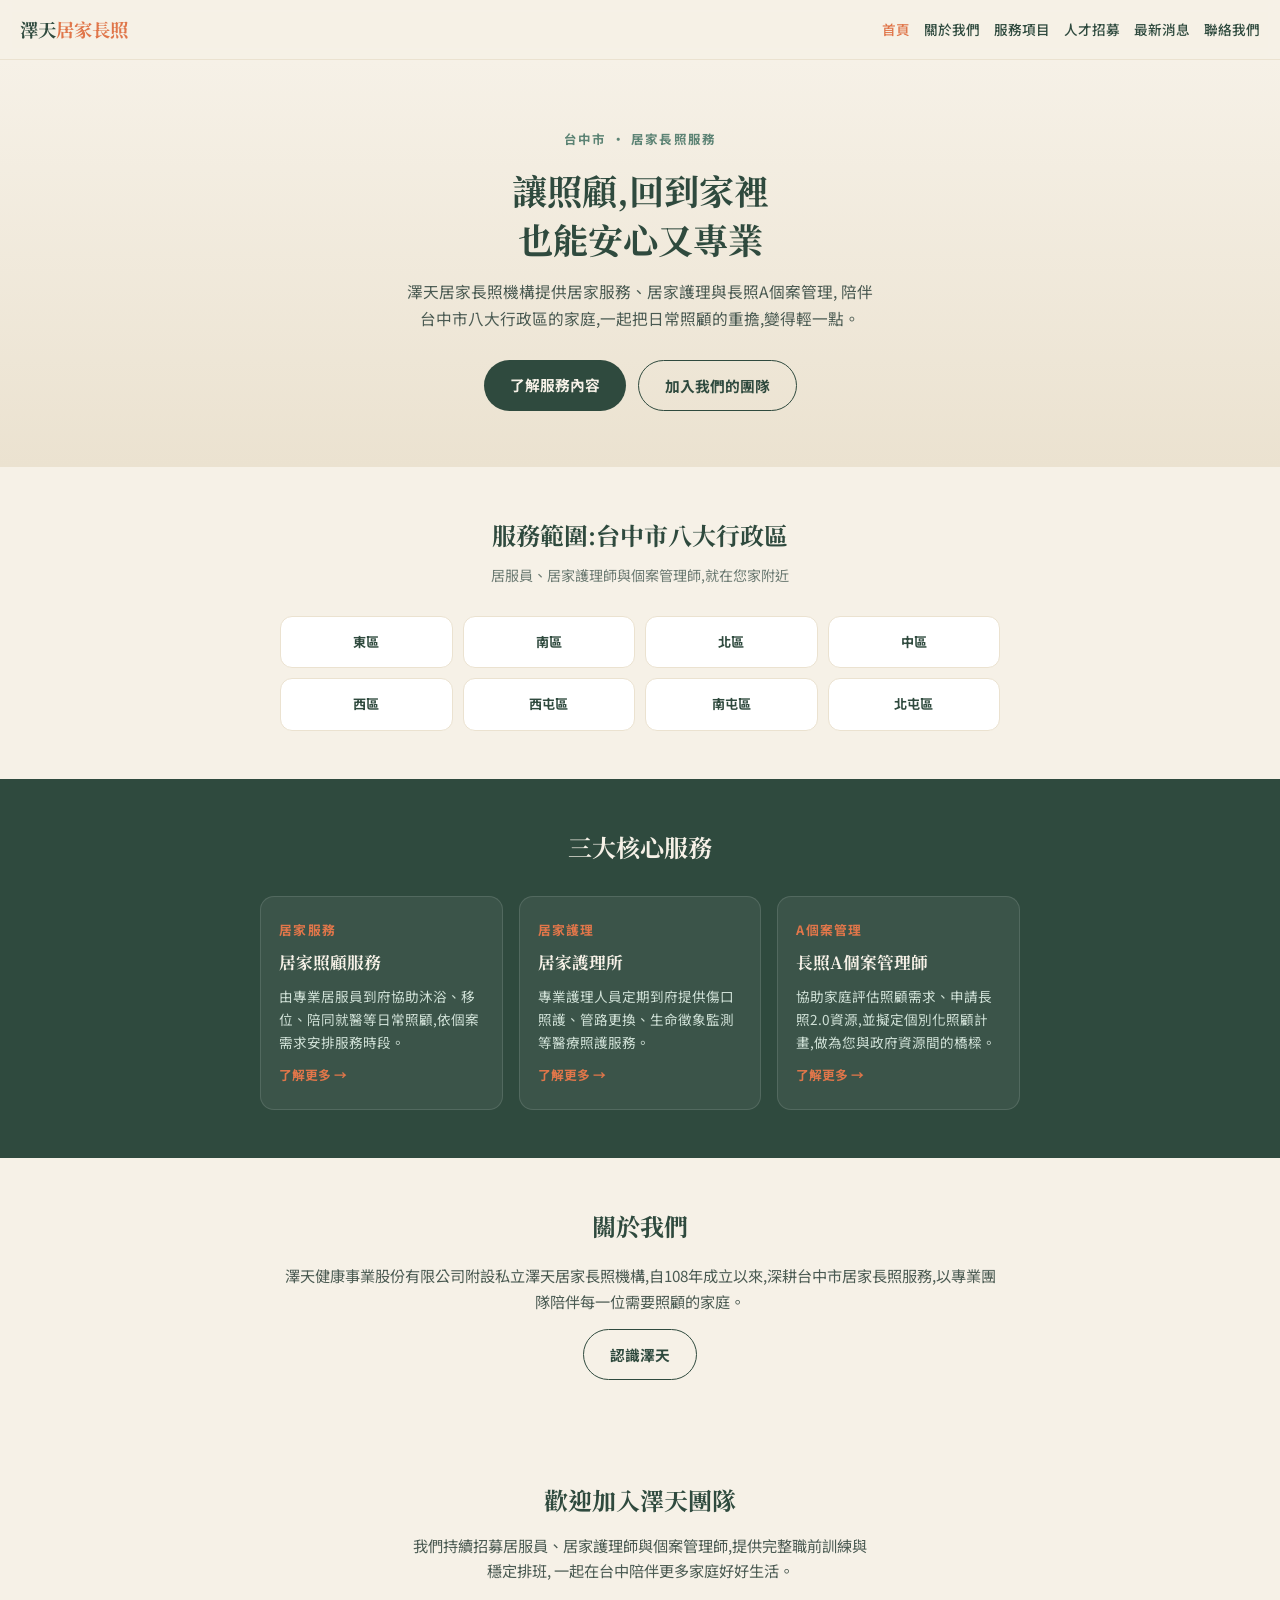
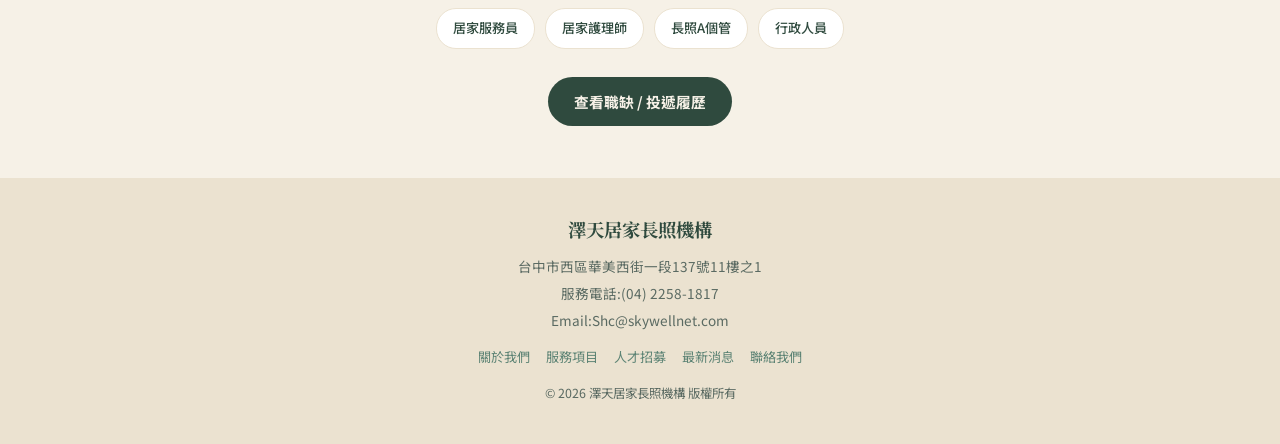
==== index.html @ c2ad9050 "Add files via upload" ====
<!DOCTYPE html>
<html lang="zh-Hant">
<head>
<meta charset="UTF-8">
<meta name="viewport" content="width=device-width, initial-scale=1.0">
<title>澤天居家長照機構</title>
<link rel="stylesheet" href="styles.css">
</head>
<body>

<nav>
  <a href="index.html" class="logo">澤天<span>居家長照</span></a>
  <button class="nav-toggle" id="navToggle" aria-label="開啟選單" aria-expanded="false">
    <span></span><span></span><span></span>
  </button>
  <div class="nav-links" id="navLinks">
    <a href="index.html" class="nav-link active">首頁</a>
    <a href="about.html" class="nav-link">關於我們</a>
    <a href="services.html" class="nav-link">服務項目</a>
    <a href="recruit.html" class="nav-link">人才招募</a>
    <a href="news.html" class="nav-link">最新消息</a>
    <a href="contact.html" class="nav-link">聯絡我們</a>
  </div>
</nav>

<section class="hero">
  <span class="eyebrow">台中市 · 居家長照服務</span>
  <h1>讓照顧,回到家裡<br>也能安心又專業</h1>
  <p>澤天居家長照機構提供居家服務、居家護理與長照A個案管理,
  陪伴台中市八大行政區的家庭,一起把日常照顧的重擔,變得輕一點。</p>
  <div class="btn-row">
    <a href="services.html" class="btn btn-primary">了解服務內容</a>
    <a href="recruit.html" class="btn btn-secondary">加入我們的團隊</a>
  </div>
</section>

<section class="districts">
  <h2>服務範圍:台中市八大行政區</h2>
  <p class="sub">居服員、居家護理師與個案管理師,就在您家附近</p>
  <div class="district-grid">
    <div>東區</div><div>南區</div><div>北區</div><div>中區</div>
    <div>西區</div><div>西屯區</div><div>南屯區</div><div>北屯區</div>
  </div>
</section>

<section class="services" id="services">
  <h2>三大核心服務</h2>
  <div class="service-cards">
    <a href="service-homecare.html" class="service-card">
      <div class="num">居家服務</div>
      <h3>居家照顧服務</h3>
      <p>由專業居服員到府協助沐浴、移位、陪同就醫等日常照顧,依個案需求安排服務時段。</p>
      <span class="more">了解更多 →</span>
    </a>
    <a href="service-nursing.html" class="service-card">
      <div class="num">居家護理</div>
      <h3>居家護理所</h3>
      <p>專業護理人員定期到府提供傷口照護、管路更換、生命徵象監測等醫療照護服務。</p>
      <span class="more">了解更多 →</span>
    </a>
    <a href="service-case.html" class="service-card">
      <div class="num">A個案管理</div>
      <h3>長照A個案管理師</h3>
      <p>協助家庭評估照顧需求、申請長照2.0資源,並擬定個別化照顧計畫,做為您與政府資源間的橋樑。</p>
      <span class="more">了解更多 →</span>
    </a>
  </div>
</section>

<section class="content" style="text-align:center;">
  <h2>關於我們</h2>
  <p>澤天健康事業股份有限公司附設私立澤天居家長照機構,自108年成立以來,深耕台中市居家長照服務,以專業團隊陪伴每一位需要照顧的家庭。</p>
  <a href="about.html" class="btn btn-secondary">認識澤天</a>
</section>

<section class="recruit" id="recruit">
  <h2>歡迎加入澤天團隊</h2>
  <p>我們持續招募居服員、居家護理師與個案管理師,提供完整職前訓練與穩定排班,
  一起在台中陪伴更多家庭好好生活。</p>
  <div class="recruit-tags">
    <span>居家服務員</span>
    <span>居家護理師</span>
    <span>長照A個管</span>
    <span>行政人員</span>
  </div>
  <a href="recruit.html" class="btn btn-primary">查看職缺 / 投遞履歷</a>
</section>

<footer id="contact">
  <div class="logo">澤天居家長照機構</div>
  <div class="info">台中市西區華美西街一段137號11樓之1</div>
  <div class="info">服務電話:(04) 2258-1817</div>
  <div class="info">Email:Shc@skywellnet.com</div>
  <div class="footer-links">
    <a href="about.html">關於我們</a>
    <a href="services.html">服務項目</a>
    <a href="recruit.html">人才招募</a>
    <a href="news.html">最新消息</a>
    <a href="contact.html">聯絡我們</a>
  </div>
  <div class="info" style="margin-top:8px; font-size:0.78rem;">© 2026 澤天居家長照機構 版權所有</div>
</footer>

<script src="main.js"></script>
</body>
</html>
---- styles.css ----
@import url('https://fonts.googleapis.com/css2?family=Noto+Serif+TC:wght@500;700&family=Noto+Sans+TC:wght@400;500;700&display=swap');

:root{
  --green-deep:#2F4A3E;
  --green-mid:#5C8374;
  --sand:#F6F1E7;
  --sand-dark:#EBE2D0;
  --coral:#E0764A;
  --ink:#22302A;
}
*{margin:0;padding:0;box-sizing:border-box;}
html{scroll-behavior:smooth;}
body{
  font-family:'Noto Sans TC',sans-serif;
  background:var(--sand);
  color:var(--ink);
  line-height:1.7;
}
h1,h2,h3{font-family:'Noto Serif TC',serif;}
img{max-width:100%; display:block;}

/* Nav */
nav{
  position:sticky; top:0; z-index:50;
  background:rgba(246,241,231,0.92);
  backdrop-filter:blur(6px);
  border-bottom:1px solid var(--sand-dark);
  display:flex; align-items:center; justify-content:space-between;
  padding:14px 20px;
}
.logo{font-family:'Noto Serif TC',serif; font-weight:700; font-size:1.15rem; color:var(--green-deep); text-decoration:none;}
.logo span{color:var(--coral);}
.nav-links{display:flex; align-items:center;}
nav a.nav-link{
  color:var(--green-deep); text-decoration:none; font-size:0.85rem; font-weight:500;
  margin-left:14px;
}
nav a.nav-link.active{color:var(--coral);}
.nav-toggle{
  display:none; flex-direction:column; gap:5px; background:none; border:none;
  cursor:pointer; padding:6px;
}
.nav-toggle span{display:block; width:22px; height:2px; background:var(--green-deep);}
@media(max-width:640px){
  .nav-toggle{display:flex;}
  .nav-links{
    display:none; position:absolute; top:100%; left:0; right:0;
    background:var(--sand); flex-direction:column; align-items:flex-start;
    padding:14px 20px 18px; border-bottom:1px solid var(--sand-dark);
    box-shadow:0 6px 12px rgba(0,0,0,0.05);
  }
  .nav-links.open{display:flex;}
  .nav-links a{
    margin:0; padding:10px 0; width:100%; border-bottom:1px solid var(--sand-dark);
    font-size:0.95rem;
  }
  .nav-links a:last-child{border-bottom:none;}
}

/* Hero (homepage) */
.hero{
  padding:64px 20px 56px; text-align:center;
  background:linear-gradient(180deg, var(--sand) 0%, var(--sand-dark) 100%);
}
.hero .eyebrow{
  display:inline-block; font-size:0.78rem; letter-spacing:0.18em;
  color:var(--green-mid); font-weight:700; margin-bottom:14px; text-transform:uppercase;
}
.hero h1{font-size:2.2rem; color:var(--green-deep); line-height:1.4; margin-bottom:16px;}
.hero p{max-width:480px; margin:0 auto 28px; color:#4a5a52; font-size:0.98rem;}

/* Page header (subpages) */
.page-header{
  padding:48px 20px 36px; text-align:center;
  background:linear-gradient(180deg, var(--sand) 0%, var(--sand-dark) 100%);
}
.page-header .eyebrow{
  display:inline-block; font-size:0.78rem; letter-spacing:0.18em;
  color:var(--green-mid); font-weight:700; margin-bottom:10px; text-transform:uppercase;
}
.page-header h1{font-size:1.9rem; color:var(--green-deep);}
.page-header p{max-width:480px; margin:10px auto 0; color:#4a5a52; font-size:0.95rem;}

/* Buttons */
.btn-row{display:flex; gap:12px; justify-content:center; flex-wrap:wrap;}
.btn{
  display:inline-block; padding:12px 26px; border-radius:30px;
  font-size:0.92rem; font-weight:700; text-decoration:none;
  transition:transform 0.15s ease, box-shadow 0.15s ease;
}
.btn-primary{background:var(--green-deep); color:var(--sand);}
.btn-secondary{background:transparent; color:var(--green-deep); border:1.5px solid var(--green-deep);}
.btn:hover{transform:translateY(-2px); box-shadow:0 6px 14px rgba(47,74,62,0.18);}

/* Generic content section */
.content{padding:48px 20px; max-width:760px; margin:0 auto;}
.content h2{color:var(--green-deep); font-size:1.5rem; margin-bottom:16px;}
.content p{color:#4a5a52; font-size:0.95rem; margin-bottom:14px;}

/* Districts */
.districts{padding:48px 20px; max-width:760px; margin:0 auto;}
.districts h2{text-align:center; color:var(--green-deep); font-size:1.5rem; margin-bottom:8px;}
.districts .sub{text-align:center; color:#6b7a72; font-size:0.88rem; margin-bottom:28px;}
.district-grid{display:grid; grid-template-columns:repeat(2,1fr); gap:10px;}
@media(min-width:480px){.district-grid{grid-template-columns:repeat(4,1fr);}}
.district-grid div{
  background:white; border:1px solid var(--sand-dark); border-radius:12px;
  padding:14px 6px; text-align:center; font-size:0.82rem; font-weight:700;
  color:var(--green-deep); position:relative; overflow:hidden;
}
.district-grid div::before{
  content:''; position:absolute; top:0; left:0; right:0; height:3px;
  background:var(--coral); opacity:0; transition:opacity 0.2s;
}
.district-grid div:hover::before{opacity:1;}

/* Services (dark band) */
.services{background:var(--green-deep); color:var(--sand); padding:48px 20px;}
.services h2{text-align:center; font-size:1.5rem; margin-bottom:28px;}
.service-cards{display:grid; gap:16px; max-width:760px; margin:0 auto; grid-template-columns:1fr;}
@media(min-width:640px){.service-cards{grid-template-columns:repeat(3,1fr);}}
.service-card{
  background:rgba(255,255,255,0.06); border:1px solid rgba(255,255,255,0.12);
  border-radius:14px; padding:22px 18px; text-decoration:none; color:inherit;
  display:block; transition:transform 0.15s ease, background 0.15s ease;
}
.service-card:hover{background:rgba(255,255,255,0.1); transform:translateY(-3px);}
.service-card .num{color:var(--coral); font-weight:700; font-size:0.8rem; letter-spacing:0.1em;}
.service-card h3{font-size:1.05rem; margin:8px 0 8px;}
.service-card p{font-size:0.85rem; color:#cfe0d6; margin-bottom:0;}
.service-card .more{display:inline-block; margin-top:10px; font-size:0.8rem; color:var(--coral); font-weight:700;}

/* Recruit */
.recruit{padding:52px 20px; max-width:760px; margin:0 auto; text-align:center;}
.recruit h2{color:var(--green-deep); font-size:1.5rem; margin-bottom:12px;}
.recruit p{color:#4a5a52; font-size:0.95rem; max-width:460px; margin:0 auto 24px;}
.recruit-tags{display:flex; flex-wrap:wrap; gap:10px; justify-content:center; margin-bottom:28px;}
.recruit-tags span{
  background:white; border:1px solid var(--sand-dark); color:var(--green-deep);
  font-size:0.82rem; font-weight:500; padding:8px 16px; border-radius:20px;
}

/* Photo placeholder */
.photo-placeholder{
  background:var(--sand-dark); border:1px dashed var(--green-mid); border-radius:14px;
  display:flex; align-items:center; justify-content:center;
  color:var(--green-mid); font-size:0.85rem; font-weight:500;
  min-height:200px; margin-bottom:24px;
}
.photo-grid{display:grid; gap:14px; grid-template-columns:repeat(2,1fr); margin-bottom:24px;}
.photo-grid .photo-placeholder{min-height:120px; margin-bottom:0;}

/* Job list */
.job-list{display:flex; flex-direction:column; gap:14px; margin-top:20px;}
.job-card{
  background:white; border:1px solid var(--sand-dark); border-radius:12px;
  padding:18px 20px; text-align:left;
}
.job-card h3{color:var(--green-deep); font-size:1.05rem; margin-bottom:6px;}
.job-card p{font-size:0.88rem; color:#5a6a62; margin-bottom:0;}

/* News list */
.notice-list{display:flex; flex-direction:column; gap:16px; margin-top:20px;}
.notice{
  background:white; border:1px solid var(--sand-dark); border-radius:12px;
  padding:18px 20px; text-align:left;
}
.notice .date{
  display:inline-block; font-size:0.78rem; font-weight:700; color:var(--coral);
  margin-bottom:6px; letter-spacing:0.05em;
}
.notice p{margin-bottom:0; color:var(--ink); font-size:0.92rem;}
.notice h3{font-size:1rem; color:var(--green-deep); margin-bottom:4px;}

/* Contact info box */
.contact-box{
  background:white; border:1px solid var(--sand-dark); border-radius:14px;
  padding:24px 22px; margin-top:10px;
}
.contact-box .row{display:flex; gap:10px; margin-bottom:12px; font-size:0.92rem; color:var(--ink);}
.contact-box .row:last-child{margin-bottom:0;}
.contact-box .label{color:var(--green-mid); font-weight:700; min-width:64px;}

/* Footer */
footer{background:var(--sand-dark); padding:36px 20px; text-align:center; color:#5a6a62; font-size:0.85rem;}
footer .logo{margin-bottom:10px; color:var(--green-deep); display:inline-block;}
footer .info{margin-bottom:4px;}
footer .footer-links{margin:14px 0; display:flex; gap:16px; justify-content:center; flex-wrap:wrap;}
footer .footer-links a{color:var(--green-mid); text-decoration:none; font-size:0.82rem;}
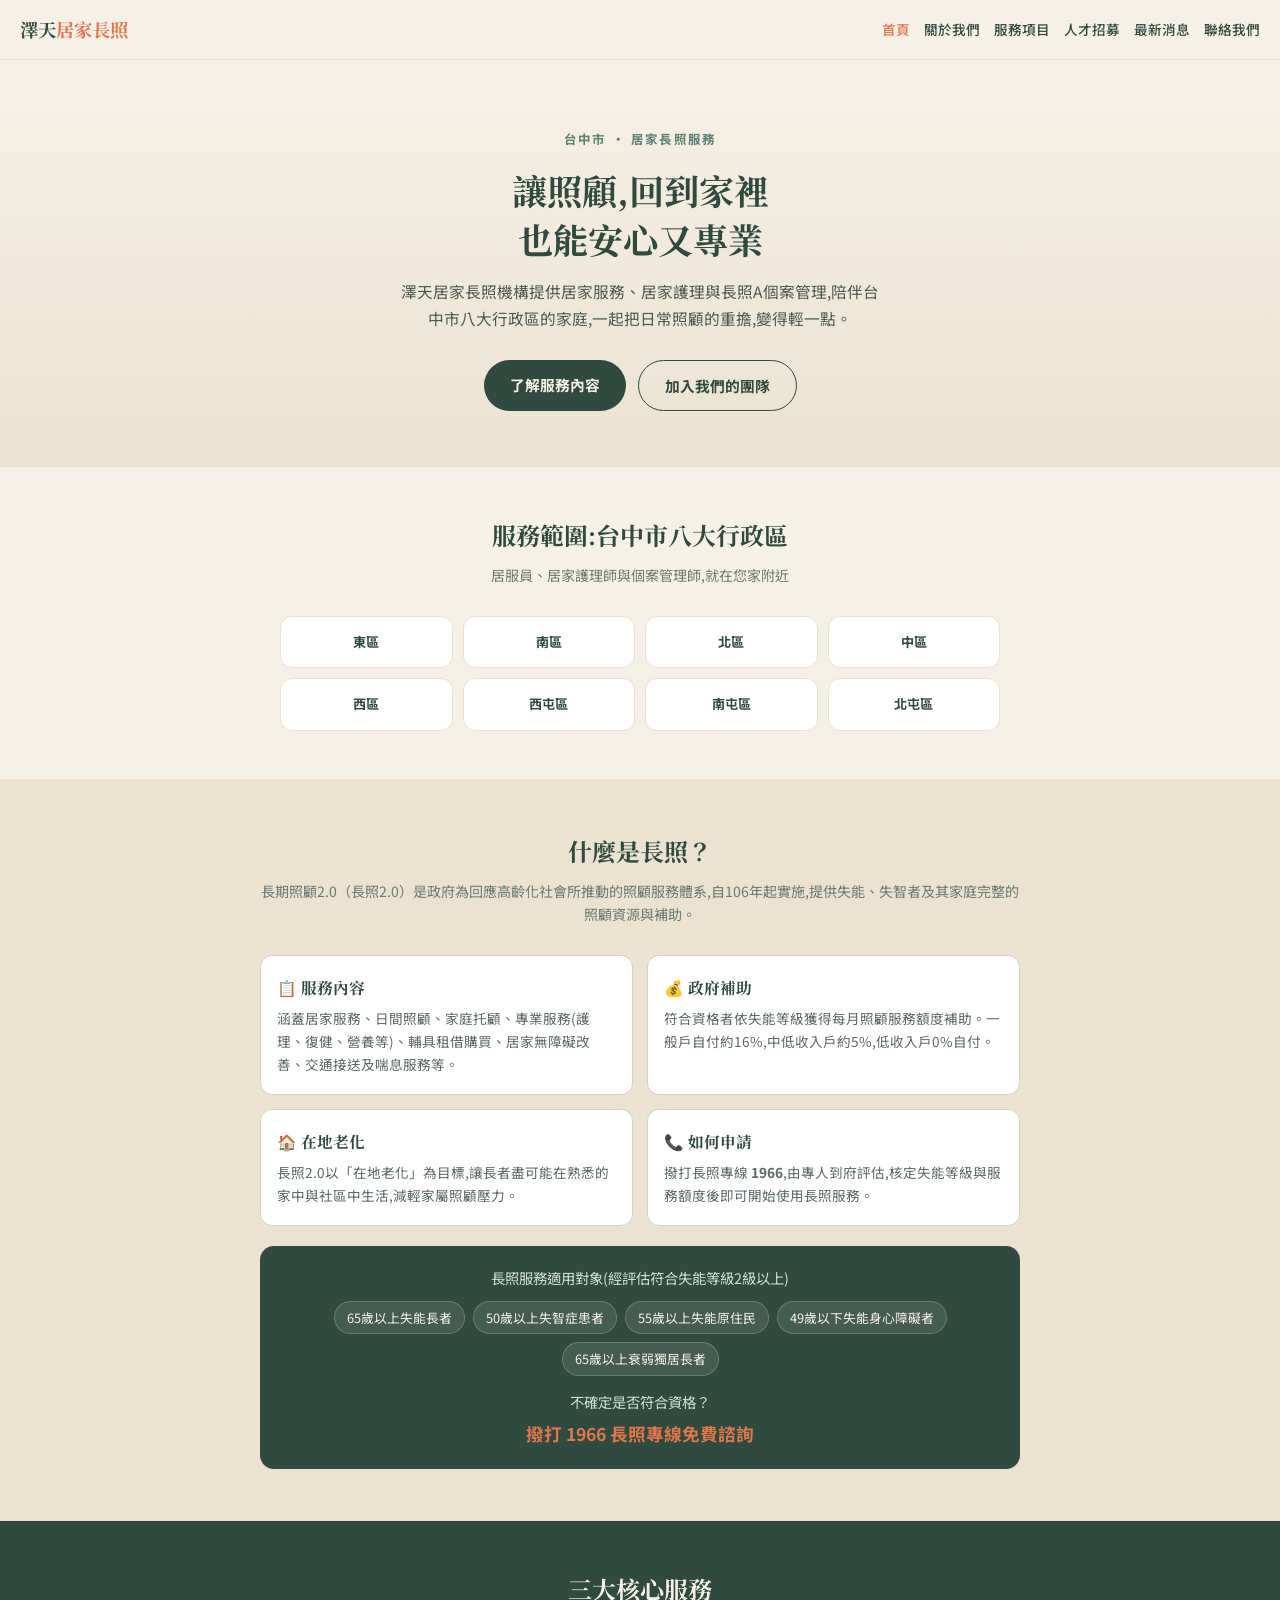
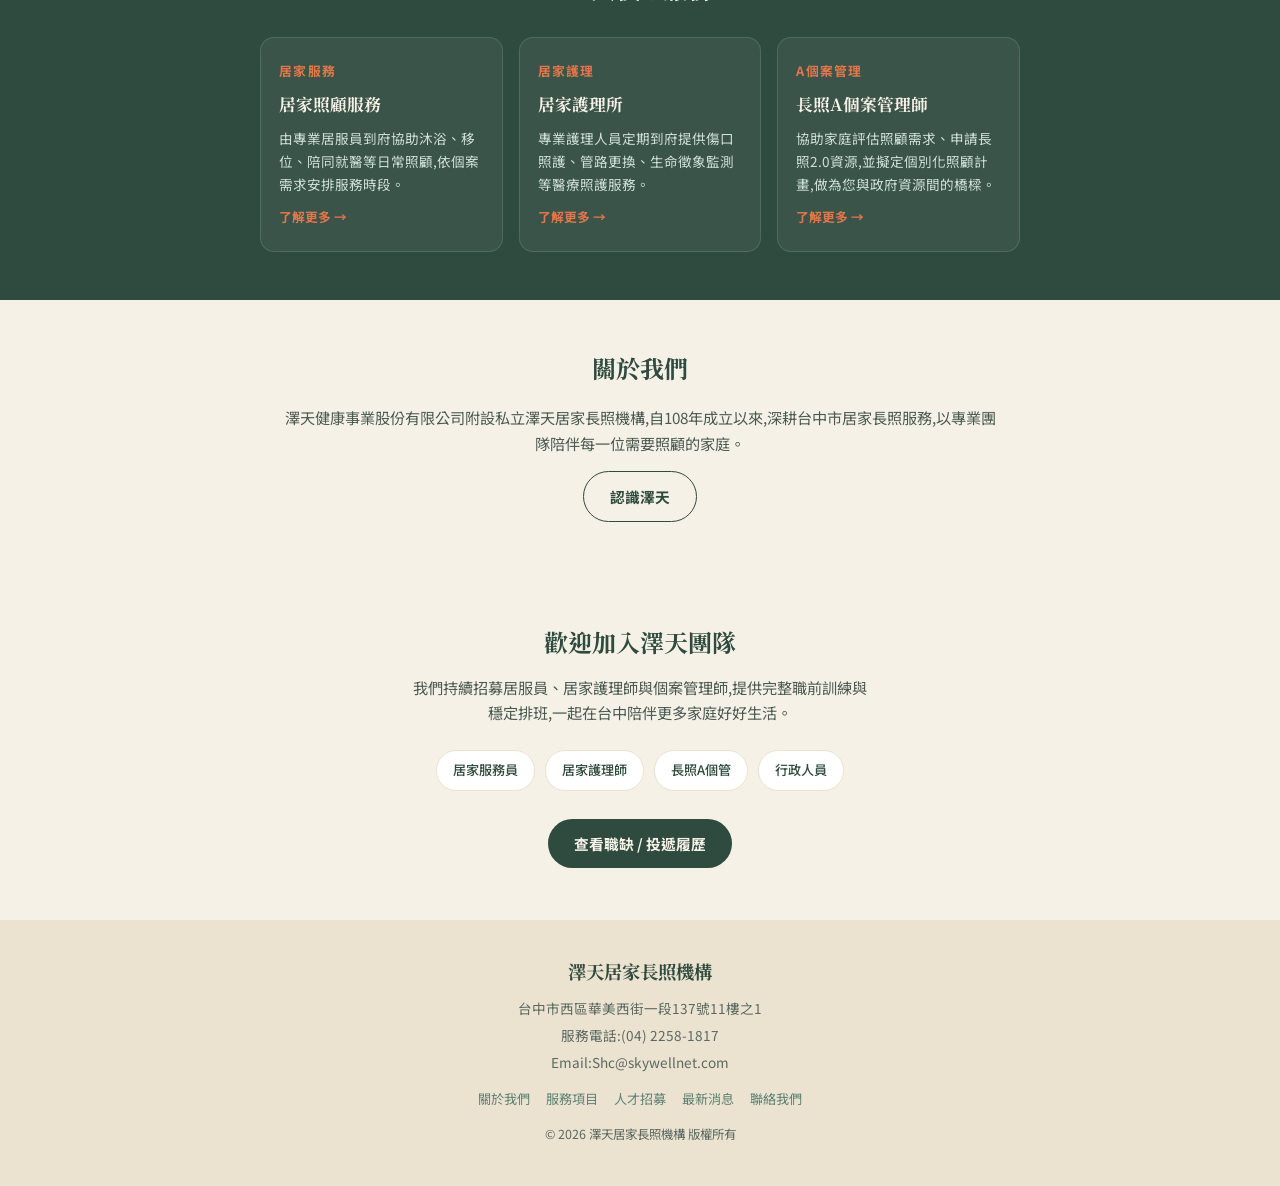
==== commit 514e51be: "Add files via upload" ====
--- a/index.html
+++ b/index.html
@@ -5,6 +5,22 @@
 <meta name="viewport" content="width=device-width, initial-scale=1.0">
 <title>澤天居家長照機構</title>
 <link rel="stylesheet" href="styles.css">
+<style>
+.ltc-section{padding:52px 20px; background:var(--sand-dark);}
+.ltc-inner{max-width:760px; margin:0 auto;}
+.ltc-section h2{color:var(--green-deep); font-size:1.5rem; margin-bottom:8px; text-align:center;}
+.ltc-section .sub{text-align:center; color:#6b7a72; font-size:0.88rem; margin-bottom:28px;}
+.ltc-cards{display:grid; gap:14px; grid-template-columns:1fr;}
+@media(min-width:640px){.ltc-cards{grid-template-columns:repeat(2,1fr);}}
+.ltc-card{background:white; border:1px solid #d8cfc0; border-radius:12px; padding:18px 16px;}
+.ltc-card h3{color:var(--green-deep); font-size:0.98rem; margin-bottom:6px;}
+.ltc-card p{font-size:0.85rem; color:#5a6a62; margin-bottom:0;}
+.ltc-apply{background:var(--green-deep); color:var(--sand); border-radius:14px; padding:20px 22px; margin-top:20px; text-align:center;}
+.ltc-apply p{color:#cfe0d6; font-size:0.9rem; margin-bottom:10px;}
+.ltc-apply strong{color:var(--coral); font-size:1.1rem;}
+.target-list{display:flex; flex-wrap:wrap; gap:8px; margin-top:10px; justify-content:center;}
+.target-list span{background:rgba(255,255,255,0.1); border:1px solid rgba(255,255,255,0.2); color:var(--sand); font-size:0.8rem; padding:5px 12px; border-radius:20px;}
+</style>
 </head>
 <body>
 
@@ -26,8 +42,7 @@
 <section class="hero">
   <span class="eyebrow">台中市 · 居家長照服務</span>
   <h1>讓照顧,回到家裡<br>也能安心又專業</h1>
-  <p>澤天居家長照機構提供居家服務、居家護理與長照A個案管理,
-  陪伴台中市八大行政區的家庭,一起把日常照顧的重擔,變得輕一點。</p>
+  <p>澤天居家長照機構提供居家服務、居家護理與長照A個案管理,陪伴台中市八大行政區的家庭,一起把日常照顧的重擔,變得輕一點。</p>
   <div class="btn-row">
     <a href="services.html" class="btn btn-primary">了解服務內容</a>
     <a href="recruit.html" class="btn btn-secondary">加入我們的團隊</a>
@@ -40,6 +55,46 @@
   <div class="district-grid">
     <div>東區</div><div>南區</div><div>北區</div><div>中區</div>
     <div>西區</div><div>西屯區</div><div>南屯區</div><div>北屯區</div>
+  </div>
+</section>
+
+<!-- 什麼是長照 -->
+<section class="ltc-section" id="ltc">
+  <div class="ltc-inner">
+    <h2>什麼是長照？</h2>
+    <p class="sub">長期照顧2.0（長照2.0）是政府為回應高齡化社會所推動的照顧服務體系,自106年起實施,提供失能、失智者及其家庭完整的照顧資源與補助。</p>
+
+    <div class="ltc-cards">
+      <div class="ltc-card">
+        <h3>📋 服務內容</h3>
+        <p>涵蓋居家服務、日間照顧、家庭托顧、專業服務(護理、復健、營養等)、輔具租借購買、居家無障礙改善、交通接送及喘息服務等。</p>
+      </div>
+      <div class="ltc-card">
+        <h3>💰 政府補助</h3>
+        <p>符合資格者依失能等級獲得每月照顧服務額度補助。一般戶自付約16%,中低收入戶約5%,低收入戶0%自付。</p>
+      </div>
+      <div class="ltc-card">
+        <h3>🏠 在地老化</h3>
+        <p>長照2.0以「在地老化」為目標,讓長者盡可能在熟悉的家中與社區中生活,減輕家屬照顧壓力。</p>
+      </div>
+      <div class="ltc-card">
+        <h3>📞 如何申請</h3>
+        <p>撥打長照專線 <strong>1966</strong>,由專人到府評估,核定失能等級與服務額度後即可開始使用長照服務。</p>
+      </div>
+    </div>
+
+    <div class="ltc-apply">
+      <p>長照服務適用對象(經評估符合失能等級2級以上)</p>
+      <div class="target-list">
+        <span>65歲以上失能長者</span>
+        <span>50歲以上失智症患者</span>
+        <span>55歲以上失能原住民</span>
+        <span>49歲以下失能身心障礙者</span>
+        <span>65歲以上衰弱獨居長者</span>
+      </div>
+      <p style="margin-top:14px; margin-bottom:4px;">不確定是否符合資格？</p>
+      <strong>撥打 1966 長照專線免費諮詢</strong>
+    </div>
   </div>
 </section>
 
@@ -75,8 +130,7 @@
 
 <section class="recruit" id="recruit">
   <h2>歡迎加入澤天團隊</h2>
-  <p>我們持續招募居服員、居家護理師與個案管理師,提供完整職前訓練與穩定排班,
-  一起在台中陪伴更多家庭好好生活。</p>
+  <p>我們持續招募居服員、居家護理師與個案管理師,提供完整職前訓練與穩定排班,一起在台中陪伴更多家庭好好生活。</p>
   <div class="recruit-tags">
     <span>居家服務員</span>
     <span>居家護理師</span>
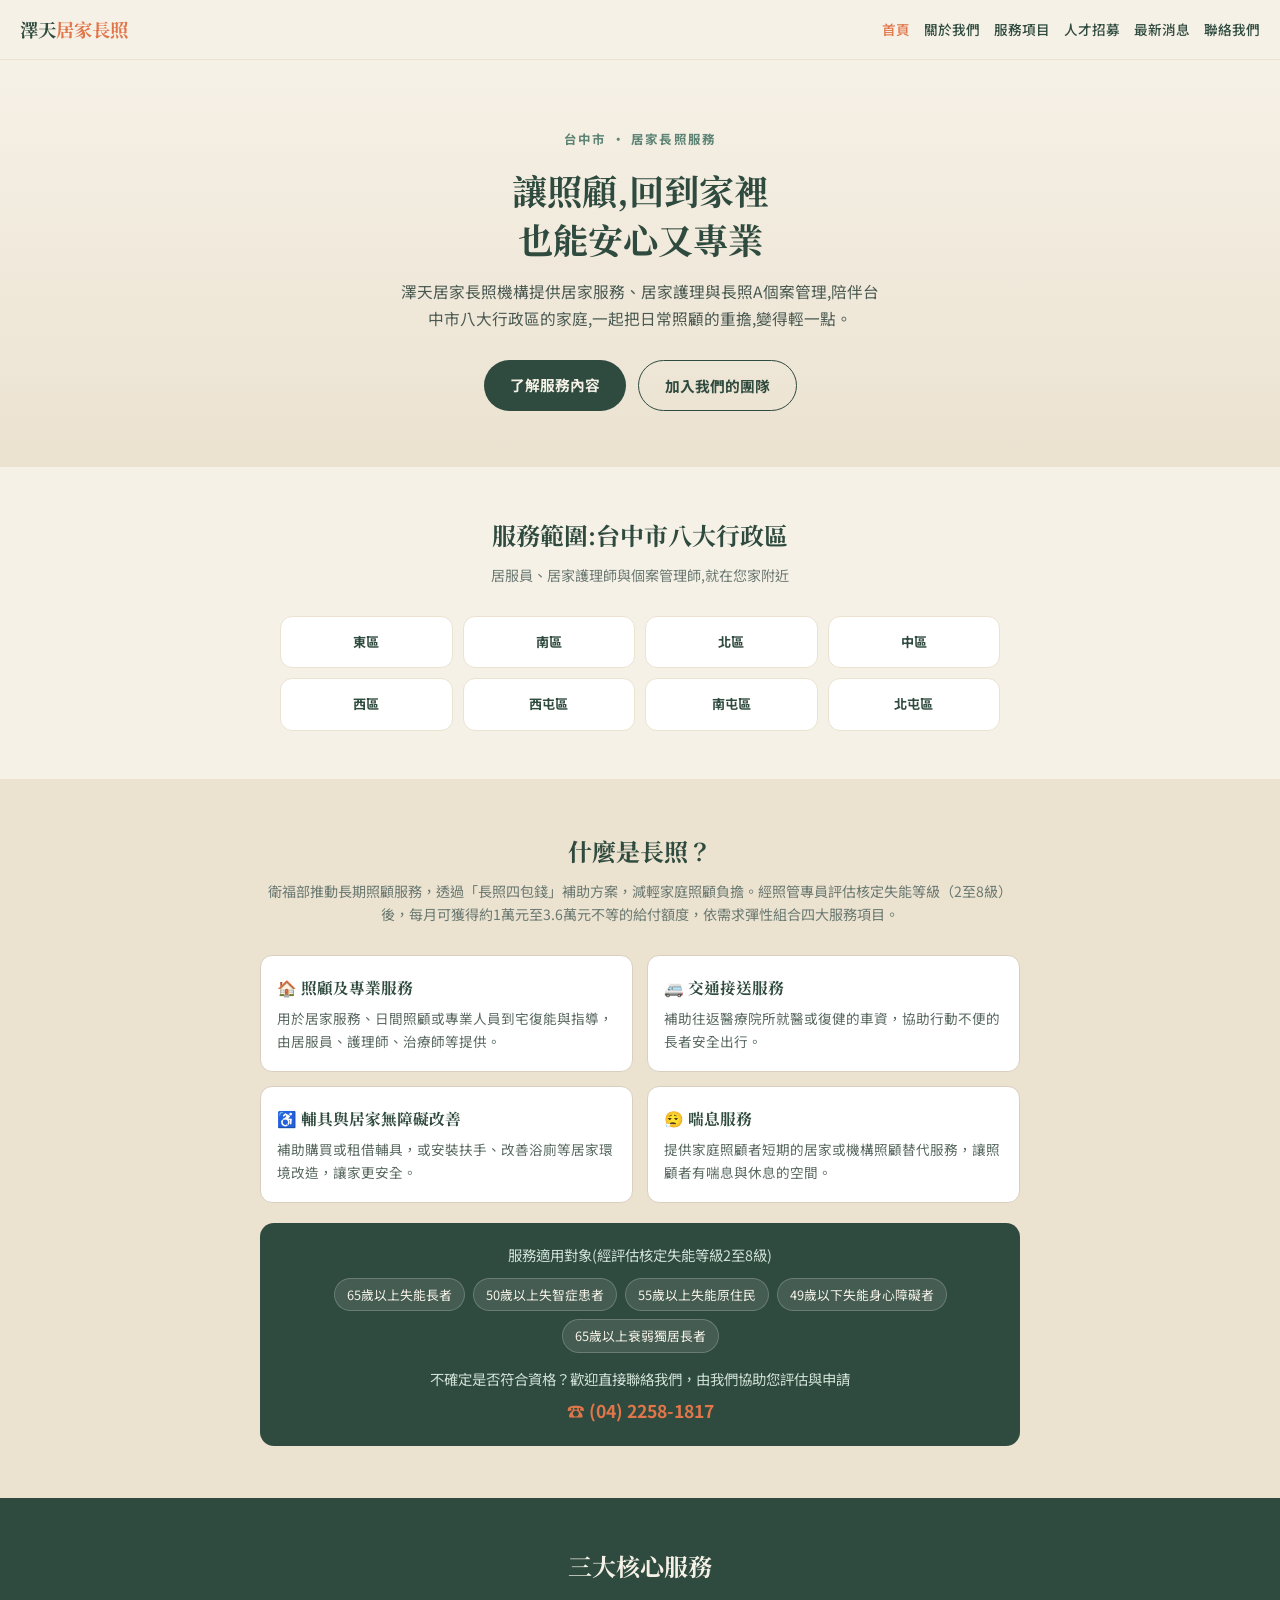
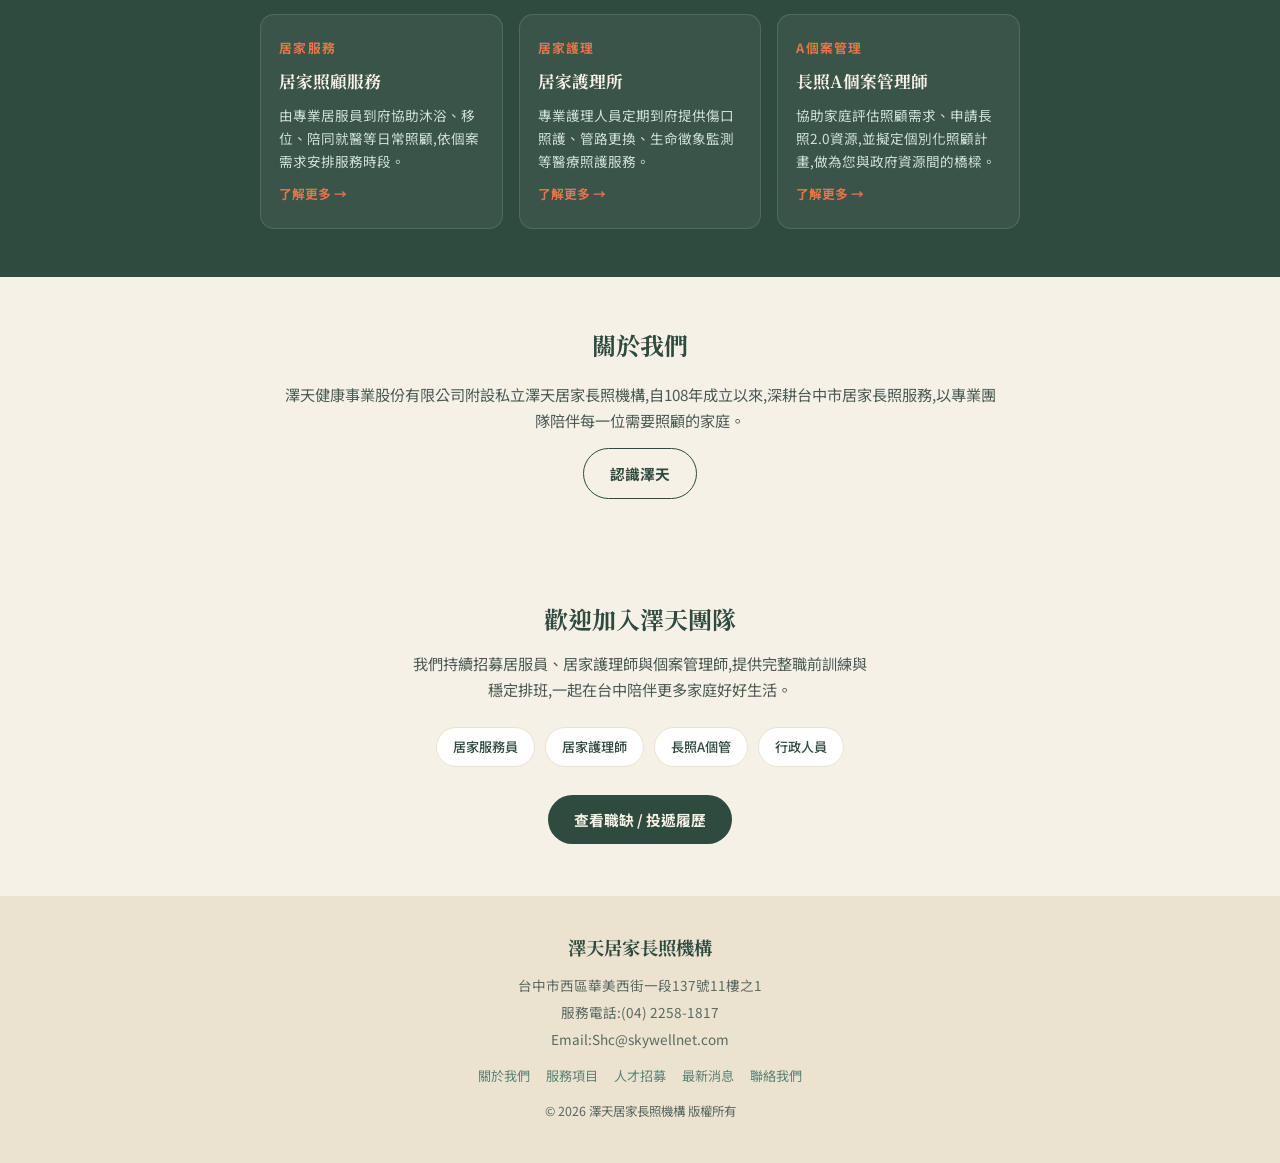
==== commit a9c10373: "Add files via upload" ====
--- a/index.html
+++ b/index.html
@@ -62,29 +62,29 @@
 <section class="ltc-section" id="ltc">
   <div class="ltc-inner">
     <h2>什麼是長照？</h2>
-    <p class="sub">長期照顧2.0（長照2.0）是政府為回應高齡化社會所推動的照顧服務體系,自106年起實施,提供失能、失智者及其家庭完整的照顧資源與補助。</p>
+    <p class="sub">衛福部推動長期照顧服務，透過「長照四包錢」補助方案，減輕家庭照顧負擔。經照管專員評估核定失能等級（2至8級）後，每月可獲得約1萬元至3.6萬元不等的給付額度，依需求彈性組合四大服務項目。</p>
 
     <div class="ltc-cards">
       <div class="ltc-card">
-        <h3>📋 服務內容</h3>
-        <p>涵蓋居家服務、日間照顧、家庭托顧、專業服務(護理、復健、營養等)、輔具租借購買、居家無障礙改善、交通接送及喘息服務等。</p>
+        <h3>🏠 照顧及專業服務</h3>
+        <p>用於居家服務、日間照顧或專業人員到宅復能與指導，由居服員、護理師、治療師等提供。</p>
       </div>
       <div class="ltc-card">
-        <h3>💰 政府補助</h3>
-        <p>符合資格者依失能等級獲得每月照顧服務額度補助。一般戶自付約16%,中低收入戶約5%,低收入戶0%自付。</p>
+        <h3>🚐 交通接送服務</h3>
+        <p>補助往返醫療院所就醫或復健的車資，協助行動不便的長者安全出行。</p>
       </div>
       <div class="ltc-card">
-        <h3>🏠 在地老化</h3>
-        <p>長照2.0以「在地老化」為目標,讓長者盡可能在熟悉的家中與社區中生活,減輕家屬照顧壓力。</p>
+        <h3>♿ 輔具與居家無障礙改善</h3>
+        <p>補助購買或租借輔具，或安裝扶手、改善浴廁等居家環境改造，讓家更安全。</p>
       </div>
       <div class="ltc-card">
-        <h3>📞 如何申請</h3>
-        <p>撥打長照專線 <strong>1966</strong>,由專人到府評估,核定失能等級與服務額度後即可開始使用長照服務。</p>
+        <h3>😮‍💨 喘息服務</h3>
+        <p>提供家庭照顧者短期的居家或機構照顧替代服務，讓照顧者有喘息與休息的空間。</p>
       </div>
     </div>
 
     <div class="ltc-apply">
-      <p>長照服務適用對象(經評估符合失能等級2級以上)</p>
+      <p>服務適用對象(經評估核定失能等級2至8級)</p>
       <div class="target-list">
         <span>65歲以上失能長者</span>
         <span>50歲以上失智症患者</span>
@@ -92,8 +92,8 @@
         <span>49歲以下失能身心障礙者</span>
         <span>65歲以上衰弱獨居長者</span>
       </div>
-      <p style="margin-top:14px; margin-bottom:4px;">不確定是否符合資格？</p>
-      <strong>撥打 1966 長照專線免費諮詢</strong>
+      <p style="margin-top:14px; margin-bottom:4px;">不確定是否符合資格？歡迎直接聯絡我們，由我們協助您評估與申請</p>
+      <strong>☎ (04) 2258-1817</strong>
     </div>
   </div>
 </section>
